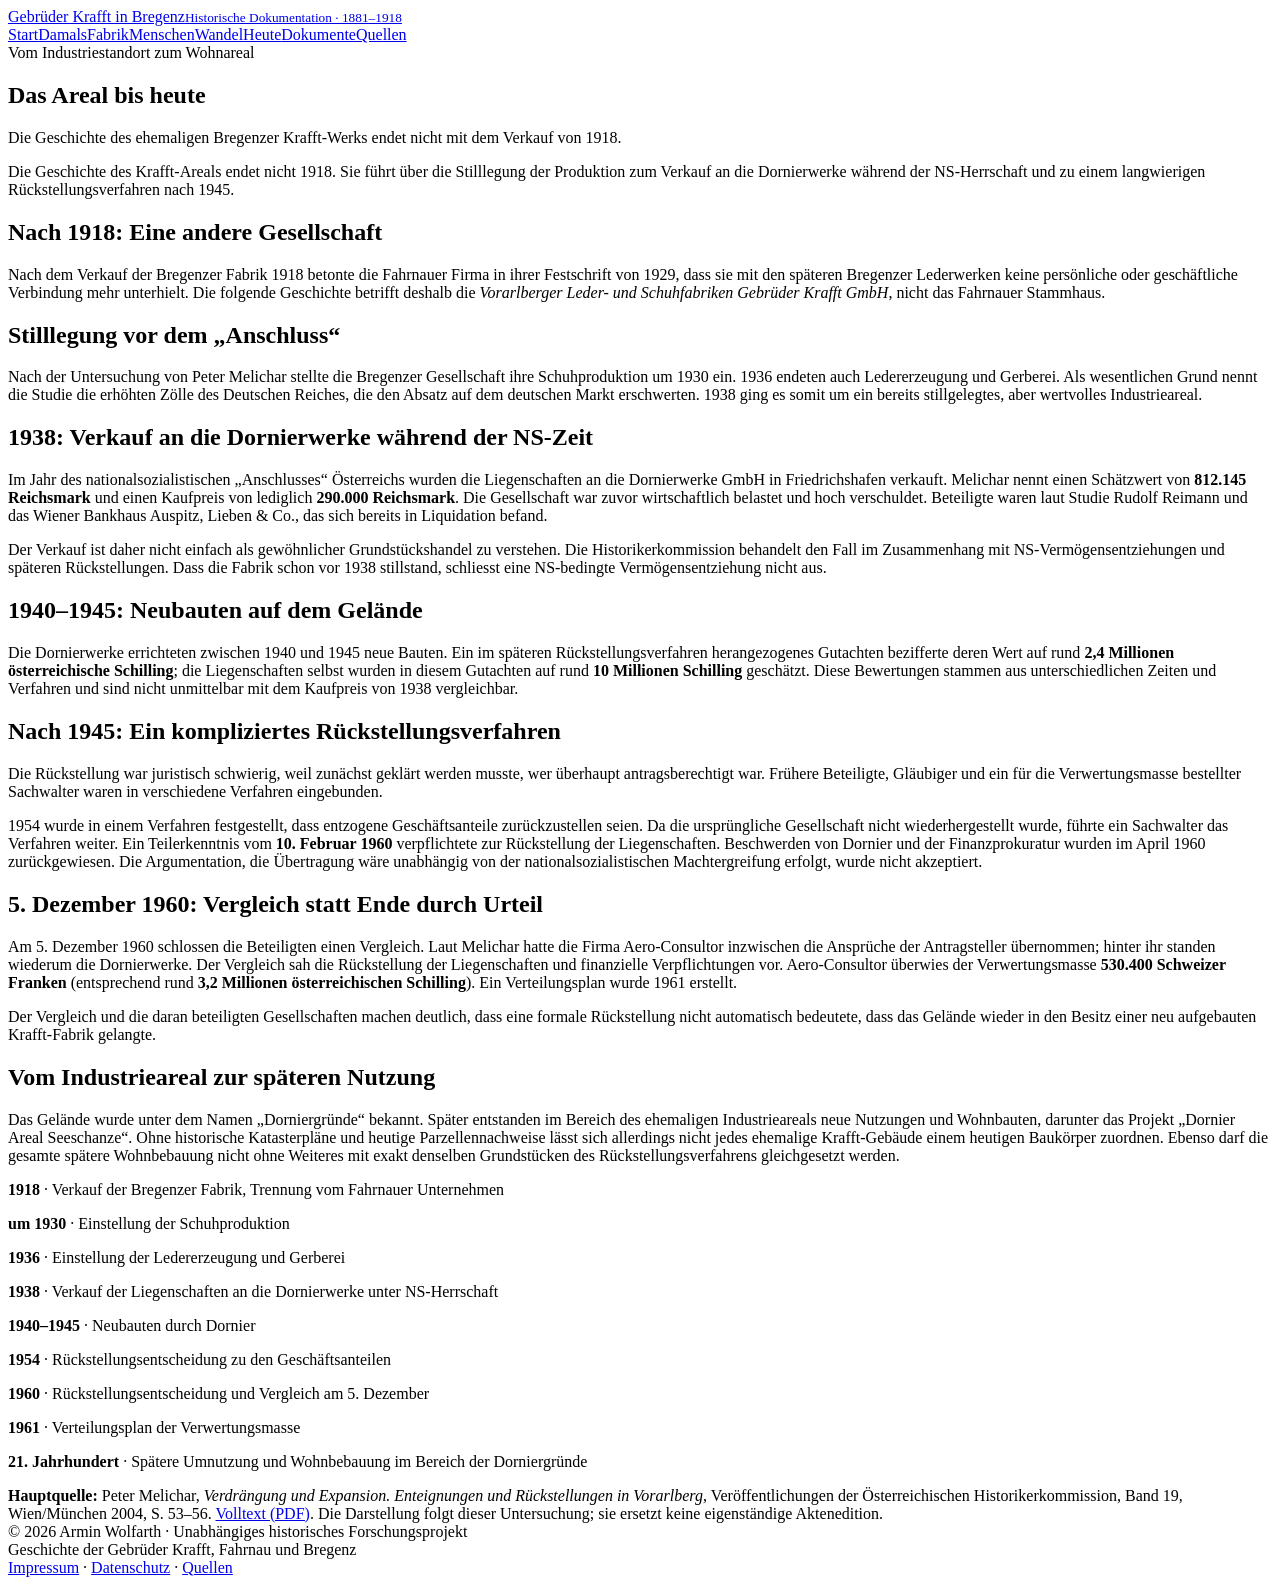
==== areal-heute.html @ 7844aec3 "Add files via upload" ====
<!DOCTYPE html>
<html lang="de"><head><meta charset="utf-8"/><meta content="width=device-width, initial-scale=1" name="viewport"/><meta content="noindex,nofollow" name="robots"/><title>Das Areal bis heute | Gebrüder Krafft in Bregenz</title><meta content="Von der Krafft-Fabrik über den NS-Zeit-Verkauf an Dornier und Rückstellung bis zur heutigen Nutzung." name="description"/><link href="assets/style.css" rel="stylesheet"/></head><body><header><div class="wrap top"><a class="brand" href="index.html">Gebrüder Krafft in Bregenz<small>Historische Dokumentation · 1881–1918</small></a><nav aria-label="Hauptnavigation"><a href="index.html">Start</a><a href="gruendung.html">Damals</a><a href="fabrik.html">Fabrik</a><a href="menschen.html">Menschen</a><a href="kriegsjahre.html">Wandel</a><a aria-current="page" href="areal-heute.html">Heute</a><a href="dokumente.html">Dokumente</a><a href="quellen.html">Quellen</a></nav></div></header><main id="ns-zeit"><section class="hero"><div class="wrap"><div class="eyebrow">Vom Industriestandort zum Wohnareal</div><h1>Das Areal bis heute</h1><p>Die Geschichte des ehemaligen Bregenzer Krafft-Werks endet nicht mit dem Verkauf von 1918.</p></div></section><div class="wrap"><section class="section article"><p class="lead">Die Geschichte des Krafft-Areals endet nicht 1918. Sie führt über die Stilllegung der Produktion zum Verkauf an die Dornierwerke während der NS-Herrschaft und zu einem langwierigen Rückstellungsverfahren nach 1945.</p>
<h2>Nach 1918: Eine andere Gesellschaft</h2><p>Nach dem Verkauf der Bregenzer Fabrik 1918 betonte die Fahrnauer Firma in ihrer Festschrift von 1929, dass sie mit den späteren Bregenzer Lederwerken keine persönliche oder geschäftliche Verbindung mehr unterhielt. Die folgende Geschichte betrifft deshalb die <em>Vorarlberger Leder- und Schuhfabriken Gebrüder Krafft GmbH</em>, nicht das Fahrnauer Stammhaus.</p>
<h2>Stilllegung vor dem „Anschluss“</h2><p>Nach der Untersuchung von Peter Melichar stellte die Bregenzer Gesellschaft ihre Schuhproduktion um 1930 ein. 1936 endeten auch Ledererzeugung und Gerberei. Als wesentlichen Grund nennt die Studie die erhöhten Zölle des Deutschen Reiches, die den Absatz auf dem deutschen Markt erschwerten. 1938 ging es somit um ein bereits stillgelegtes, aber wertvolles Industrieareal.</p>
<h2>1938: Verkauf an die Dornierwerke während der NS-Zeit</h2><p>Im Jahr des nationalsozialistischen „Anschlusses“ Österreichs wurden die Liegenschaften an die Dornierwerke GmbH in Friedrichshafen verkauft. Melichar nennt einen Schätzwert von <strong>812.145 Reichsmark</strong> und einen Kaufpreis von lediglich <strong>290.000 Reichsmark</strong>. Die Gesellschaft war zuvor wirtschaftlich belastet und hoch verschuldet. Beteiligte waren laut Studie Rudolf Reimann und das Wiener Bankhaus Auspitz, Lieben &amp; Co., das sich bereits in Liquidation befand.</p><p>Der Verkauf ist daher nicht einfach als gewöhnlicher Grundstückshandel zu verstehen. Die Historikerkommission behandelt den Fall im Zusammenhang mit NS-Vermögensentziehungen und späteren Rückstellungen. Dass die Fabrik schon vor 1938 stillstand, schliesst eine NS-bedingte Vermögensentziehung nicht aus.</p>
<h2>1940–1945: Neubauten auf dem Gelände</h2><p>Die Dornierwerke errichteten zwischen 1940 und 1945 neue Bauten. Ein im späteren Rückstellungsverfahren herangezogenes Gutachten bezifferte deren Wert auf rund <strong>2,4 Millionen österreichische Schilling</strong>; die Liegenschaften selbst wurden in diesem Gutachten auf rund <strong>10 Millionen Schilling</strong> geschätzt. Diese Bewertungen stammen aus unterschiedlichen Zeiten und Verfahren und sind nicht unmittelbar mit dem Kaufpreis von 1938 vergleichbar.</p>
<h2>Nach 1945: Ein kompliziertes Rückstellungsverfahren</h2><p>Die Rückstellung war juristisch schwierig, weil zunächst geklärt werden musste, wer überhaupt antragsberechtigt war. Frühere Beteiligte, Gläubiger und ein für die Verwertungsmasse bestellter Sachwalter waren in verschiedene Verfahren eingebunden.</p><p>1954 wurde in einem Verfahren festgestellt, dass entzogene Geschäftsanteile zurückzustellen seien. Da die ursprüngliche Gesellschaft nicht wiederhergestellt wurde, führte ein Sachwalter das Verfahren weiter. Ein Teilerkenntnis vom <strong>10. Februar 1960</strong> verpflichtete zur Rückstellung der Liegenschaften. Beschwerden von Dornier und der Finanzprokuratur wurden im April 1960 zurückgewiesen. Die Argumentation, die Übertragung wäre unabhängig von der nationalsozialistischen Machtergreifung erfolgt, wurde nicht akzeptiert.</p>
<h2>5. Dezember 1960: Vergleich statt Ende durch Urteil</h2><p>Am 5. Dezember 1960 schlossen die Beteiligten einen Vergleich. Laut Melichar hatte die Firma Aero-Consultor inzwischen die Ansprüche der Antragsteller übernommen; hinter ihr standen wiederum die Dornierwerke. Der Vergleich sah die Rückstellung der Liegenschaften und finanzielle Verpflichtungen vor. Aero-Consultor überwies der Verwertungsmasse <strong>530.400 Schweizer Franken</strong> (entsprechend rund <strong>3,2 Millionen österreichischen Schilling</strong>). Ein Verteilungsplan wurde 1961 erstellt.</p><p>Der Vergleich und die daran beteiligten Gesellschaften machen deutlich, dass eine formale Rückstellung nicht automatisch bedeutete, dass das Gelände wieder in den Besitz einer neu aufgebauten Krafft-Fabrik gelangte.</p>
<h2>Vom Industrieareal zur späteren Nutzung</h2><p>Das Gelände wurde unter dem Namen „Dorniergründe“ bekannt. Später entstanden im Bereich des ehemaligen Industrieareals neue Nutzungen und Wohnbauten, darunter das Projekt „Dornier Areal Seeschanze“. Ohne historische Katasterpläne und heutige Parzellennachweise lässt sich allerdings nicht jedes ehemalige Krafft-Gebäude einem heutigen Baukörper zuordnen. Ebenso darf die gesamte spätere Wohnbebauung nicht ohne Weiteres mit exakt denselben Grundstücken des Rückstellungsverfahrens gleichgesetzt werden.</p>
<div class="timeline"><p><strong>1918</strong> · Verkauf der Bregenzer Fabrik, Trennung vom Fahrnauer Unternehmen</p><p><strong>um 1930</strong> · Einstellung der Schuhproduktion</p><p><strong>1936</strong> · Einstellung der Ledererzeugung und Gerberei</p><p><strong>1938</strong> · Verkauf der Liegenschaften an die Dornierwerke unter NS-Herrschaft</p><p><strong>1940–1945</strong> · Neubauten durch Dornier</p><p><strong>1954</strong> · Rückstellungsentscheidung zu den Geschäftsanteilen</p><p><strong>1960</strong> · Rückstellungsentscheidung und Vergleich am 5. Dezember</p><p><strong>1961</strong> · Verteilungsplan der Verwertungsmasse</p><p><strong>21. Jahrhundert</strong> · Spätere Umnutzung und Wohnbebauung im Bereich der Dorniergründe</p></div>
<div class="note"><strong>Hauptquelle:</strong> Peter Melichar, <em>Verdrängung und Expansion. Enteignungen und Rückstellungen in Vorarlberg</em>, Veröffentlichungen der Österreichischen Historikerkommission, Band 19, Wien/München 2004, S. 53–56. <a href="https://hiko.univie.ac.at/PDF/19.pdf">Volltext (PDF)</a>. Die Darstellung folgt dieser Untersuchung; sie ersetzt keine eigenständige Aktenedition.</div></section></div></main><footer class="footer"><div class="wrap foot"><div>© 2026 Armin Wolfarth · Unabhängiges historisches Forschungsprojekt<br/>Geschichte der Gebrüder Krafft, Fahrnau und Bregenz</div><div><a href="impressum.html">Impressum</a> · <a href="datenschutz.html">Datenschutz</a> · <a href="quellen.html">Quellen</a></div></div></footer></body></html>
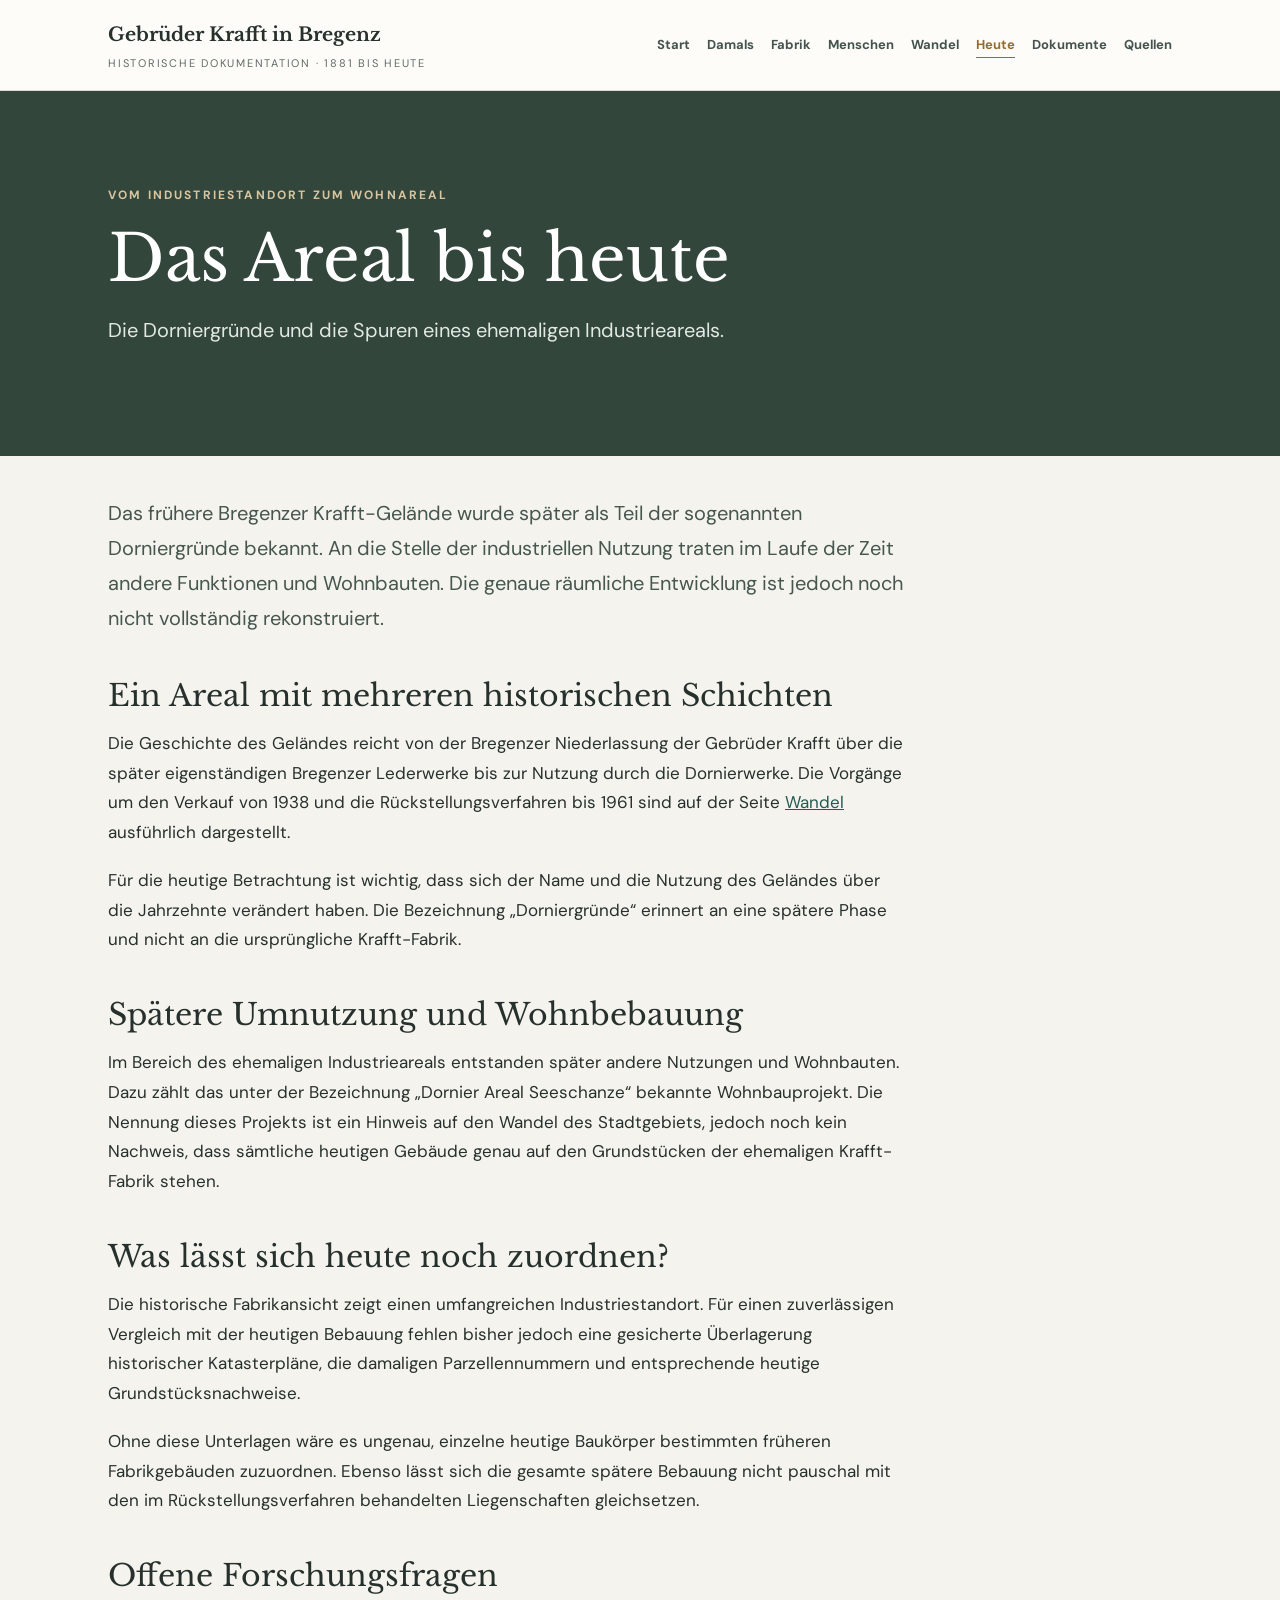
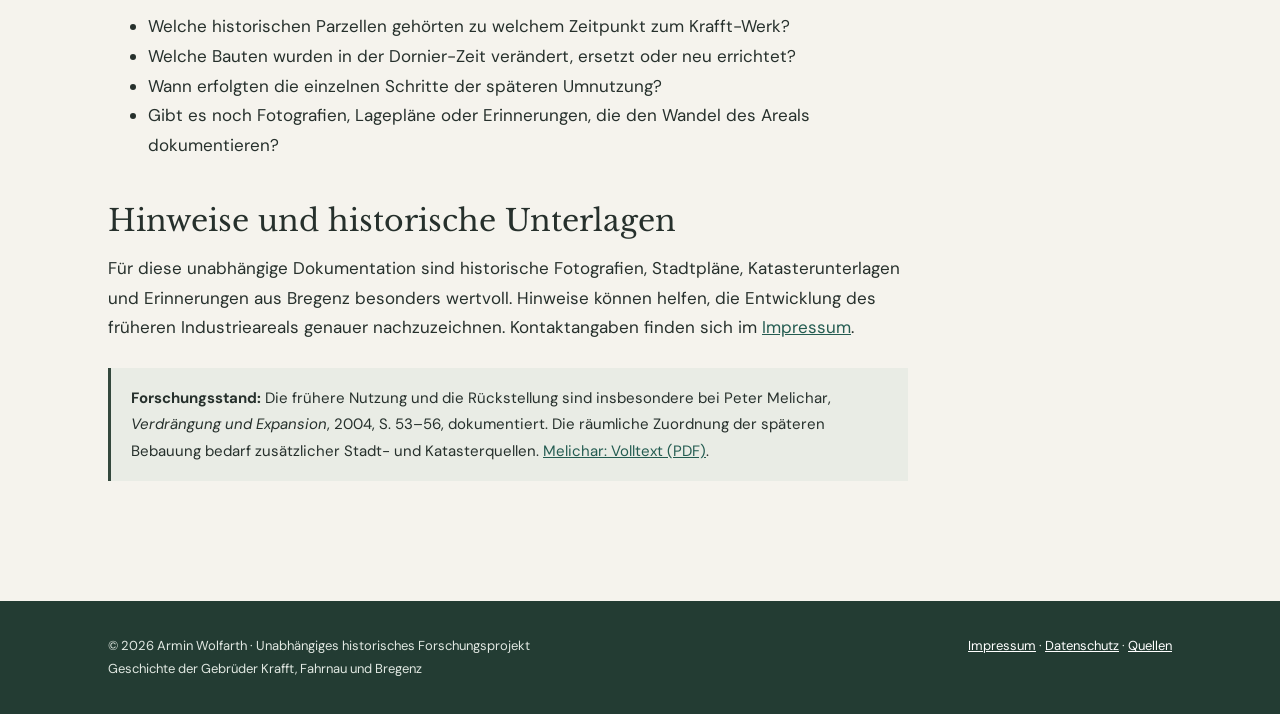
==== commit d64c9e94: "Add files via upload" ====
--- a/areal-heute.html
+++ b/areal-heute.html
@@ -1,11 +1,22 @@
 <!DOCTYPE html>
-<html lang="de"><head><meta charset="utf-8"/><meta content="width=device-width, initial-scale=1" name="viewport"/><meta content="noindex,nofollow" name="robots"/><title>Das Areal bis heute | Gebrüder Krafft in Bregenz</title><meta content="Von der Krafft-Fabrik über den NS-Zeit-Verkauf an Dornier und Rückstellung bis zur heutigen Nutzung." name="description"/><link href="assets/style.css" rel="stylesheet"/></head><body><header><div class="wrap top"><a class="brand" href="index.html">Gebrüder Krafft in Bregenz<small>Historische Dokumentation · 1881–1918</small></a><nav aria-label="Hauptnavigation"><a href="index.html">Start</a><a href="gruendung.html">Damals</a><a href="fabrik.html">Fabrik</a><a href="menschen.html">Menschen</a><a href="kriegsjahre.html">Wandel</a><a aria-current="page" href="areal-heute.html">Heute</a><a href="dokumente.html">Dokumente</a><a href="quellen.html">Quellen</a></nav></div></header><main id="ns-zeit"><section class="hero"><div class="wrap"><div class="eyebrow">Vom Industriestandort zum Wohnareal</div><h1>Das Areal bis heute</h1><p>Die Geschichte des ehemaligen Bregenzer Krafft-Werks endet nicht mit dem Verkauf von 1918.</p></div></section><div class="wrap"><section class="section article"><p class="lead">Die Geschichte des Krafft-Areals endet nicht 1918. Sie führt über die Stilllegung der Produktion zum Verkauf an die Dornierwerke während der NS-Herrschaft und zu einem langwierigen Rückstellungsverfahren nach 1945.</p>
-<h2>Nach 1918: Eine andere Gesellschaft</h2><p>Nach dem Verkauf der Bregenzer Fabrik 1918 betonte die Fahrnauer Firma in ihrer Festschrift von 1929, dass sie mit den späteren Bregenzer Lederwerken keine persönliche oder geschäftliche Verbindung mehr unterhielt. Die folgende Geschichte betrifft deshalb die <em>Vorarlberger Leder- und Schuhfabriken Gebrüder Krafft GmbH</em>, nicht das Fahrnauer Stammhaus.</p>
-<h2>Stilllegung vor dem „Anschluss“</h2><p>Nach der Untersuchung von Peter Melichar stellte die Bregenzer Gesellschaft ihre Schuhproduktion um 1930 ein. 1936 endeten auch Ledererzeugung und Gerberei. Als wesentlichen Grund nennt die Studie die erhöhten Zölle des Deutschen Reiches, die den Absatz auf dem deutschen Markt erschwerten. 1938 ging es somit um ein bereits stillgelegtes, aber wertvolles Industrieareal.</p>
-<h2>1938: Verkauf an die Dornierwerke während der NS-Zeit</h2><p>Im Jahr des nationalsozialistischen „Anschlusses“ Österreichs wurden die Liegenschaften an die Dornierwerke GmbH in Friedrichshafen verkauft. Melichar nennt einen Schätzwert von <strong>812.145 Reichsmark</strong> und einen Kaufpreis von lediglich <strong>290.000 Reichsmark</strong>. Die Gesellschaft war zuvor wirtschaftlich belastet und hoch verschuldet. Beteiligte waren laut Studie Rudolf Reimann und das Wiener Bankhaus Auspitz, Lieben &amp; Co., das sich bereits in Liquidation befand.</p><p>Der Verkauf ist daher nicht einfach als gewöhnlicher Grundstückshandel zu verstehen. Die Historikerkommission behandelt den Fall im Zusammenhang mit NS-Vermögensentziehungen und späteren Rückstellungen. Dass die Fabrik schon vor 1938 stillstand, schliesst eine NS-bedingte Vermögensentziehung nicht aus.</p>
-<h2>1940–1945: Neubauten auf dem Gelände</h2><p>Die Dornierwerke errichteten zwischen 1940 und 1945 neue Bauten. Ein im späteren Rückstellungsverfahren herangezogenes Gutachten bezifferte deren Wert auf rund <strong>2,4 Millionen österreichische Schilling</strong>; die Liegenschaften selbst wurden in diesem Gutachten auf rund <strong>10 Millionen Schilling</strong> geschätzt. Diese Bewertungen stammen aus unterschiedlichen Zeiten und Verfahren und sind nicht unmittelbar mit dem Kaufpreis von 1938 vergleichbar.</p>
-<h2>Nach 1945: Ein kompliziertes Rückstellungsverfahren</h2><p>Die Rückstellung war juristisch schwierig, weil zunächst geklärt werden musste, wer überhaupt antragsberechtigt war. Frühere Beteiligte, Gläubiger und ein für die Verwertungsmasse bestellter Sachwalter waren in verschiedene Verfahren eingebunden.</p><p>1954 wurde in einem Verfahren festgestellt, dass entzogene Geschäftsanteile zurückzustellen seien. Da die ursprüngliche Gesellschaft nicht wiederhergestellt wurde, führte ein Sachwalter das Verfahren weiter. Ein Teilerkenntnis vom <strong>10. Februar 1960</strong> verpflichtete zur Rückstellung der Liegenschaften. Beschwerden von Dornier und der Finanzprokuratur wurden im April 1960 zurückgewiesen. Die Argumentation, die Übertragung wäre unabhängig von der nationalsozialistischen Machtergreifung erfolgt, wurde nicht akzeptiert.</p>
-<h2>5. Dezember 1960: Vergleich statt Ende durch Urteil</h2><p>Am 5. Dezember 1960 schlossen die Beteiligten einen Vergleich. Laut Melichar hatte die Firma Aero-Consultor inzwischen die Ansprüche der Antragsteller übernommen; hinter ihr standen wiederum die Dornierwerke. Der Vergleich sah die Rückstellung der Liegenschaften und finanzielle Verpflichtungen vor. Aero-Consultor überwies der Verwertungsmasse <strong>530.400 Schweizer Franken</strong> (entsprechend rund <strong>3,2 Millionen österreichischen Schilling</strong>). Ein Verteilungsplan wurde 1961 erstellt.</p><p>Der Vergleich und die daran beteiligten Gesellschaften machen deutlich, dass eine formale Rückstellung nicht automatisch bedeutete, dass das Gelände wieder in den Besitz einer neu aufgebauten Krafft-Fabrik gelangte.</p>
-<h2>Vom Industrieareal zur späteren Nutzung</h2><p>Das Gelände wurde unter dem Namen „Dorniergründe“ bekannt. Später entstanden im Bereich des ehemaligen Industrieareals neue Nutzungen und Wohnbauten, darunter das Projekt „Dornier Areal Seeschanze“. Ohne historische Katasterpläne und heutige Parzellennachweise lässt sich allerdings nicht jedes ehemalige Krafft-Gebäude einem heutigen Baukörper zuordnen. Ebenso darf die gesamte spätere Wohnbebauung nicht ohne Weiteres mit exakt denselben Grundstücken des Rückstellungsverfahrens gleichgesetzt werden.</p>
-<div class="timeline"><p><strong>1918</strong> · Verkauf der Bregenzer Fabrik, Trennung vom Fahrnauer Unternehmen</p><p><strong>um 1930</strong> · Einstellung der Schuhproduktion</p><p><strong>1936</strong> · Einstellung der Ledererzeugung und Gerberei</p><p><strong>1938</strong> · Verkauf der Liegenschaften an die Dornierwerke unter NS-Herrschaft</p><p><strong>1940–1945</strong> · Neubauten durch Dornier</p><p><strong>1954</strong> · Rückstellungsentscheidung zu den Geschäftsanteilen</p><p><strong>1960</strong> · Rückstellungsentscheidung und Vergleich am 5. Dezember</p><p><strong>1961</strong> · Verteilungsplan der Verwertungsmasse</p><p><strong>21. Jahrhundert</strong> · Spätere Umnutzung und Wohnbebauung im Bereich der Dorniergründe</p></div>
-<div class="note"><strong>Hauptquelle:</strong> Peter Melichar, <em>Verdrängung und Expansion. Enteignungen und Rückstellungen in Vorarlberg</em>, Veröffentlichungen der Österreichischen Historikerkommission, Band 19, Wien/München 2004, S. 53–56. <a href="https://hiko.univie.ac.at/PDF/19.pdf">Volltext (PDF)</a>. Die Darstellung folgt dieser Untersuchung; sie ersetzt keine eigenständige Aktenedition.</div></section></div></main><footer class="footer"><div class="wrap foot"><div>© 2026 Armin Wolfarth · Unabhängiges historisches Forschungsprojekt<br/>Geschichte der Gebrüder Krafft, Fahrnau und Bregenz</div><div><a href="impressum.html">Impressum</a> · <a href="datenschutz.html">Datenschutz</a> · <a href="quellen.html">Quellen</a></div></div></footer></body></html>+<html lang="de">
+<head>
+<meta charset="utf-8">
+<meta name="viewport" content="width=device-width, initial-scale=1">
+<meta name="robots" content="index, follow">
+<link rel="canonical" href="https://armin-historik.github.io/krafft-bregenz/areal-heute.html">
+<title>Das Areal bis heute | Gebrüder Krafft in Bregenz</title>
+<meta name="description" content="Was über die spätere Nutzung der Dorniergründe bekannt ist und welche Fragen zur Geschichte des ehemaligen Krafft-Geländes offenbleiben.">
+<link href="assets/style.css" rel="stylesheet">
+</head>
+<body>
+<header><div class="wrap top"><a class="brand" href="index.html">Gebrüder Krafft in Bregenz<small>Historische Dokumentation · 1881 bis heute</small></a><nav aria-label="Hauptnavigation"><a href="index.html">Start</a><a href="gruendung.html">Damals</a><a href="fabrik.html">Fabrik</a><a href="menschen.html">Menschen</a><a href="kriegsjahre.html">Wandel</a><a aria-current="page" href="areal-heute.html">Heute</a><a href="dokumente.html">Dokumente</a><a href="quellen.html">Quellen</a></nav></div></header>
+<main><section class="hero"><div class="wrap"><div class="eyebrow">Vom Industriestandort zum Wohnareal</div><h1>Das Areal bis heute</h1><p>Die Dorniergründe und die Spuren eines ehemaligen Industrieareals.</p></div></section><div class="wrap"><section class="section article"><p class="lead">Das frühere Bregenzer Krafft-Gelände wurde später als Teil der sogenannten Dorniergründe bekannt. An die Stelle der industriellen Nutzung traten im Laufe der Zeit andere Funktionen und Wohnbauten. Die genaue räumliche Entwicklung ist jedoch noch nicht vollständig rekonstruiert.</p>
+<h2>Ein Areal mit mehreren historischen Schichten</h2><p>Die Geschichte des Geländes reicht von der Bregenzer Niederlassung der Gebrüder Krafft über die später eigenständigen Bregenzer Lederwerke bis zur Nutzung durch die Dornierwerke. Die Vorgänge um den Verkauf von 1938 und die Rückstellungsverfahren bis 1961 sind auf der Seite <a href="kriegsjahre.html">Wandel</a> ausführlich dargestellt.</p><p>Für die heutige Betrachtung ist wichtig, dass sich der Name und die Nutzung des Geländes über die Jahrzehnte verändert haben. Die Bezeichnung „Dorniergründe“ erinnert an eine spätere Phase und nicht an die ursprüngliche Krafft-Fabrik.</p>
+<h2>Spätere Umnutzung und Wohnbebauung</h2><p>Im Bereich des ehemaligen Industrieareals entstanden später andere Nutzungen und Wohnbauten. Dazu zählt das unter der Bezeichnung „Dornier Areal Seeschanze“ bekannte Wohnbauprojekt. Die Nennung dieses Projekts ist ein Hinweis auf den Wandel des Stadtgebiets, jedoch noch kein Nachweis, dass sämtliche heutigen Gebäude genau auf den Grundstücken der ehemaligen Krafft-Fabrik stehen.</p>
+<h2>Was lässt sich heute noch zuordnen?</h2><p>Die historische Fabrikansicht zeigt einen umfangreichen Industriestandort. Für einen zuverlässigen Vergleich mit der heutigen Bebauung fehlen bisher jedoch eine gesicherte Überlagerung historischer Katasterpläne, die damaligen Parzellennummern und entsprechende heutige Grundstücksnachweise.</p><p>Ohne diese Unterlagen wäre es ungenau, einzelne heutige Baukörper bestimmten früheren Fabrikgebäuden zuzuordnen. Ebenso lässt sich die gesamte spätere Bebauung nicht pauschal mit den im Rückstellungsverfahren behandelten Liegenschaften gleichsetzen.</p>
+<h2>Offene Forschungsfragen</h2><ul><li>Welche historischen Parzellen gehörten zu welchem Zeitpunkt zum Krafft-Werk?</li><li>Welche Bauten wurden in der Dornier-Zeit verändert, ersetzt oder neu errichtet?</li><li>Wann erfolgten die einzelnen Schritte der späteren Umnutzung?</li><li>Gibt es noch Fotografien, Lagepläne oder Erinnerungen, die den Wandel des Areals dokumentieren?</li></ul>
+<h2>Hinweise und historische Unterlagen</h2><p>Für diese unabhängige Dokumentation sind historische Fotografien, Stadtpläne, Katasterunterlagen und Erinnerungen aus Bregenz besonders wertvoll. Hinweise können helfen, die Entwicklung des früheren Industrieareals genauer nachzuzeichnen. Kontaktangaben finden sich im <a href="impressum.html">Impressum</a>.</p>
+<p class="note"><strong>Forschungsstand:</strong> Die frühere Nutzung und die Rückstellung sind insbesondere bei Peter Melichar, <em>Verdrängung und Expansion</em>, 2004, S. 53–56, dokumentiert. Die räumliche Zuordnung der späteren Bebauung bedarf zusätzlicher Stadt- und Katasterquellen. <a href="https://hiko.univie.ac.at/PDF/19.pdf">Melichar: Volltext (PDF)</a>.</p></section></div></main>
+<footer class="footer"><div class="wrap foot"><div>© 2026 Armin Wolfarth · Unabhängiges historisches Forschungsprojekt<br>Geschichte der Gebrüder Krafft, Fahrnau und Bregenz</div><div><a href="impressum.html">Impressum</a> · <a href="datenschutz.html">Datenschutz</a> · <a href="quellen.html">Quellen</a></div></div></footer>
+</body></html>
--- a/assets/style.css
+++ b/assets/style.css
@@ -0,0 +1,11 @@
+@import url('https://fonts.googleapis.com/css2?family=DM+Sans:wght@400;500;600;700&family=Libre+Baskerville:wght@400;700&display=swap');
+:root{--ink:#23312e;--muted:#61706b;--paper:#f7f5ef;--white:#fff;--green:#284b40;--gold:#a57d42;--line:#deded5}
+*{box-sizing:border-box}html{scroll-behavior:smooth}body{margin:0;background:var(--paper);color:var(--ink);font:17px/1.75 'DM Sans',Arial,sans-serif}a{color:#245c51}a:hover{text-decoration-color:var(--gold)}.wrap{max-width:1120px;margin:auto;padding:0 28px}
+header{background:#fff;border-bottom:1px solid var(--line)}.top{display:flex;justify-content:space-between;align-items:center;gap:20px;min-height:90px}.brand{font-family:'Libre Baskerville',Georgia,serif;font-size:19px;font-weight:700;color:var(--ink);text-decoration:none}.brand small{display:block;font:11px/1.5 'DM Sans',sans-serif;letter-spacing:.16em;text-transform:uppercase;color:var(--muted);margin-top:4px}nav{display:flex;flex-wrap:wrap;gap:5px 17px}nav a{font-size:13px;font-weight:700;text-decoration:none;color:#45534e}nav a[aria-current=page]{color:#986b2d;text-decoration:underline;text-underline-offset:8px}.hero{background:linear-gradient(125deg,#243f36,#365c4c);color:#fff;padding:78px 0 75px}.eyebrow{text-transform:uppercase;letter-spacing:.18em;font-size:12px;font-weight:700;color:#d9c59e}.hero h1{font:clamp(35px,5vw,65px)/1.17 'Libre Baskerville',Georgia,serif;max-width:880px;margin:16px 0}.hero p{max-width:740px;color:#e1e9e2;font-size:19px}.intro{padding:53px 0 16px}.intro p{max-width:780px}.section{padding:28px 0 55px}h2{font:30px/1.3 'Libre Baskerville',Georgia,serif;margin:24px 0 14px}h3{font:21px/1.4 'Libre Baskerville',Georgia,serif}p{margin:0 0 18px}.lead{font-size:20px;color:#46574e}.cards{display:grid;grid-template-columns:repeat(3,1fr);gap:16px}.card{background:white;border:1px solid var(--line);padding:25px;text-decoration:none;color:var(--ink);display:block}.card:hover{border-color:var(--gold)}.card span{font-size:12px;letter-spacing:.1em;text-transform:uppercase;color:#946e3b}.card h3{margin:10px 0}.card p{color:var(--muted);font-size:15px;margin:0}.article{max-width:800px}.article h2{margin-top:40px}.article blockquote{border-left:3px solid var(--gold);margin:26px 0;padding:5px 0 5px 24px;color:#43554b;font-family:Georgia,serif;font-size:19px}.note{background:#e9ece5;border-left:3px solid var(--green);padding:17px 20px;margin:25px 0;font-size:15px}.timeline{border-left:2px solid #c4c9c1;margin:30px 0;padding-left:24px}.timeline p{margin-bottom:20px}.timeline strong{color:#946e3b}.figure{background:#fff;border:1px solid var(--line);padding:16px;margin:26px 0}.figure img{display:block;width:100%;height:auto;max-height:720px;object-fit:contain}.figure figcaption{font-size:13px;color:var(--muted);margin-top:12px}.sources li{margin:0 0 16px}.back{font-size:14px;font-weight:700}.footer{background:#233c33;color:#e1e8e2;padding:34px 0;font-size:13px}.footer a{color:#fff}.foot{display:flex;justify-content:space-between;gap:25px;flex-wrap:wrap}.tag{display:inline-block;border:1px solid #d6d8d0;padding:3px 9px;color:#52625b;font-size:12px;margin-right:7px}
+@media(max-width:850px){.top{display:block;padding:19px 0}nav{margin-top:20px}.cards{grid-template-columns:1fr 1fr}}@media(max-width:560px){.cards{grid-template-columns:1fr}.hero{padding:52px 0}.wrap{padding:0 19px}body{font-size:16px}}
+/* Ausstellungsgestaltung in Anlehnung an die Struktur von hoelzernesohle.de */
+:root{--ink:#26302c;--muted:#606b65;--paper:#f5f3ed;--green:#33483d;--gold:#a77841;--line:#dddcd3}
+header{background:#fdfcf8}.hero{background:#32463c;padding:94px 0 90px}.hero h1{max-width:900px}.hero p{font-size:20px;max-width:740px}.intro{padding-top:62px}.intro .lead{font:clamp(22px,3vw,32px)/1.5 'Libre Baskerville',Georgia,serif;max-width:900px;color:#2e3e35}.intro p{max-width:880px}.exhibit-grid{display:grid;grid-template-columns:repeat(3,minmax(0,1fr));gap:20px}.exhibit{background:#fff;border:1px solid var(--line);padding:32px 27px 30px;text-decoration:none;color:var(--ink);display:flex;flex-direction:column;min-height:380px;transition:transform .15s,border-color .15s}.exhibit:hover{transform:translateY(-3px);border-color:var(--gold)}.exhibit-number{color:#a77841;font-size:15px;font-weight:700;letter-spacing:.13em}.exhibit h2{font-size:29px;margin:30px 0 10px}.exhibit h3{font:600 16px/1.5 'DM Sans',sans-serif;margin:0 0 14px}.exhibit p{font-size:15px;line-height:1.7;color:var(--muted)}.more{font-size:14px;font-weight:700;color:#28574a;text-decoration:none}.exhibit .more{display:block;margin-top:20px}.feature{display:grid;grid-template-columns:1.15fr .85fr;gap:36px;align-items:center;background:#fff;border:1px solid var(--line);padding:34px}.feature img{width:100%;max-height:310px;object-fit:contain;background:#f5f3ed}.eyebrow.dark{color:#916d3d}.topic-links{display:flex;flex-wrap:wrap;gap:12px}.topic-links a{border:1px solid #c7ccc4;padding:10px 18px;background:#fff;text-decoration:none;font-size:14px;font-weight:700}.topic-links a:hover{border-color:var(--gold)}.article{padding-top:40px}.footer{margin-top:40px}
+@media(max-width:850px){.exhibit-grid{grid-template-columns:1fr}.exhibit{min-height:0}.feature{grid-template-columns:1fr}.hero{padding:65px 0}}
+
+.historic-view{margin:20px 0 42px;background:#fff;border:1px solid var(--line);padding:18px}.historic-view img{display:block;width:100%;max-height:680px;object-fit:contain}.historic-view figcaption{font-size:13px;color:var(--muted);margin-top:12px;line-height:1.6}
